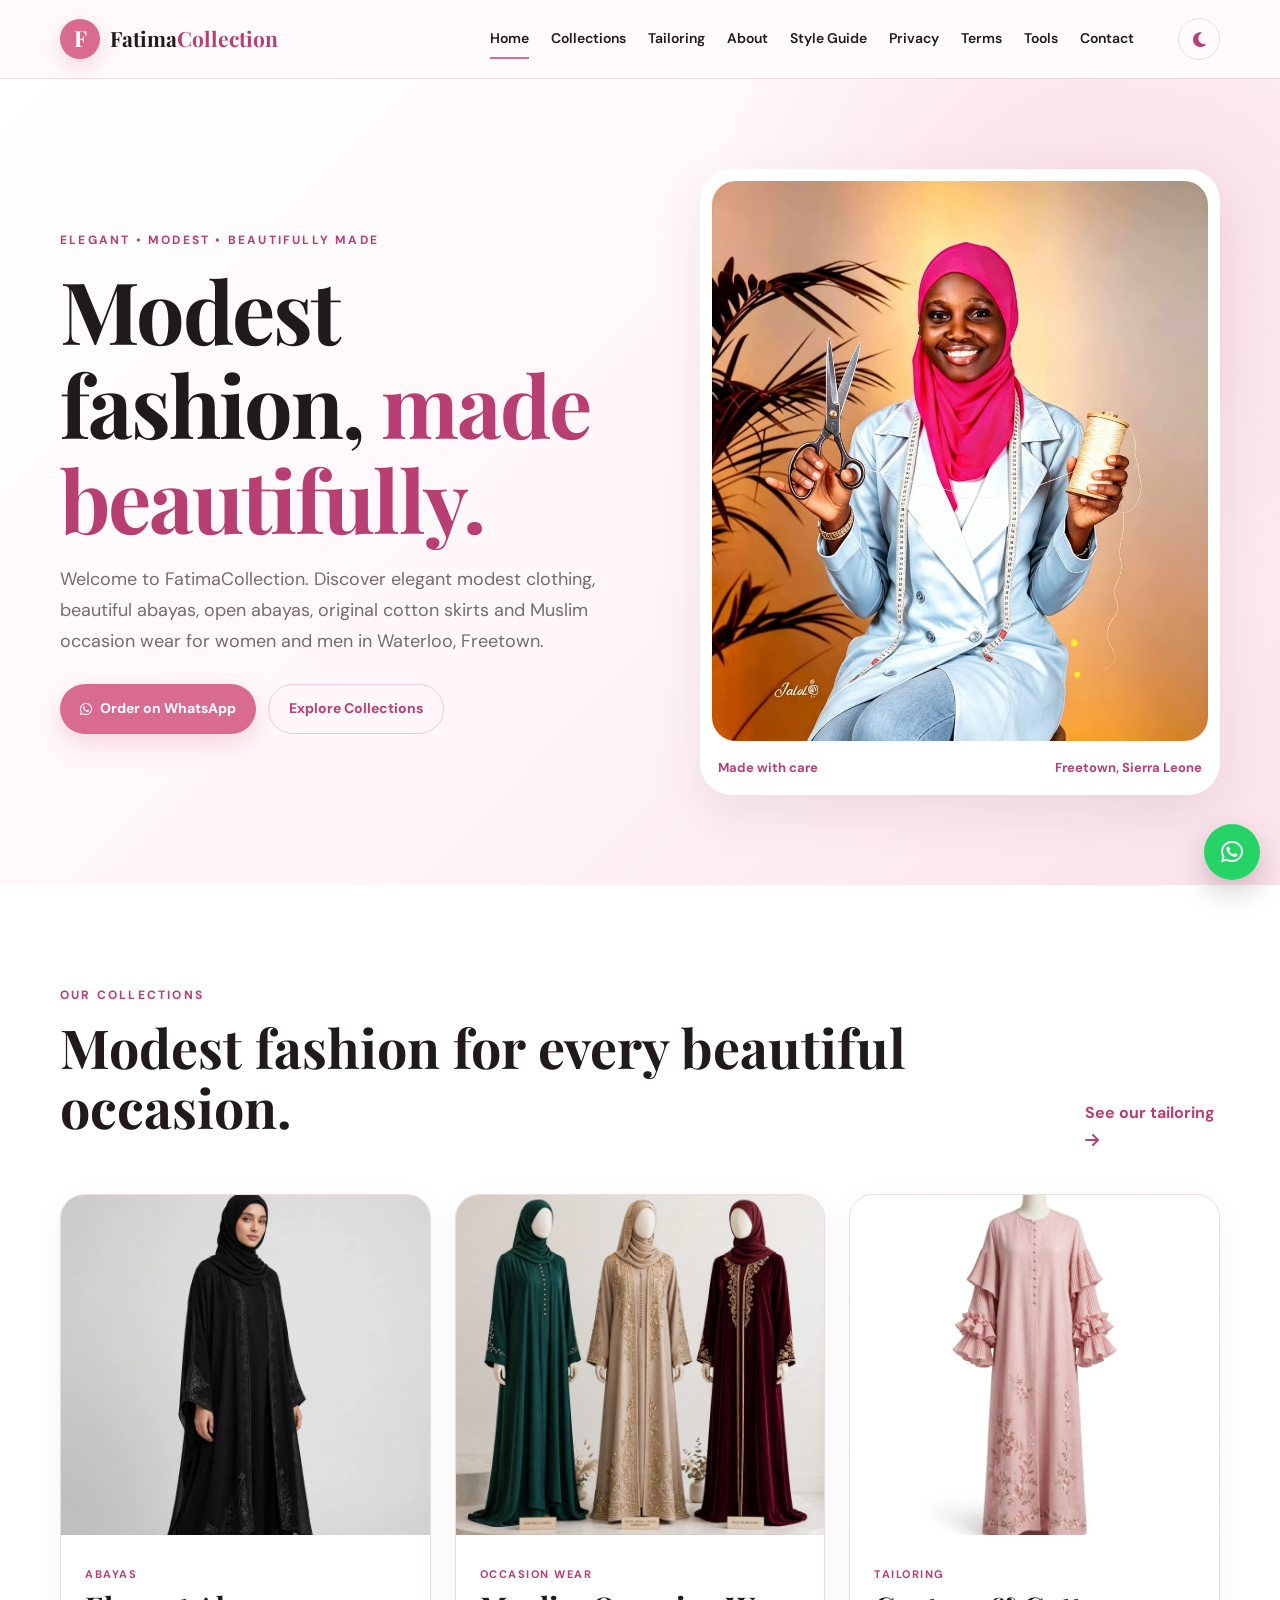
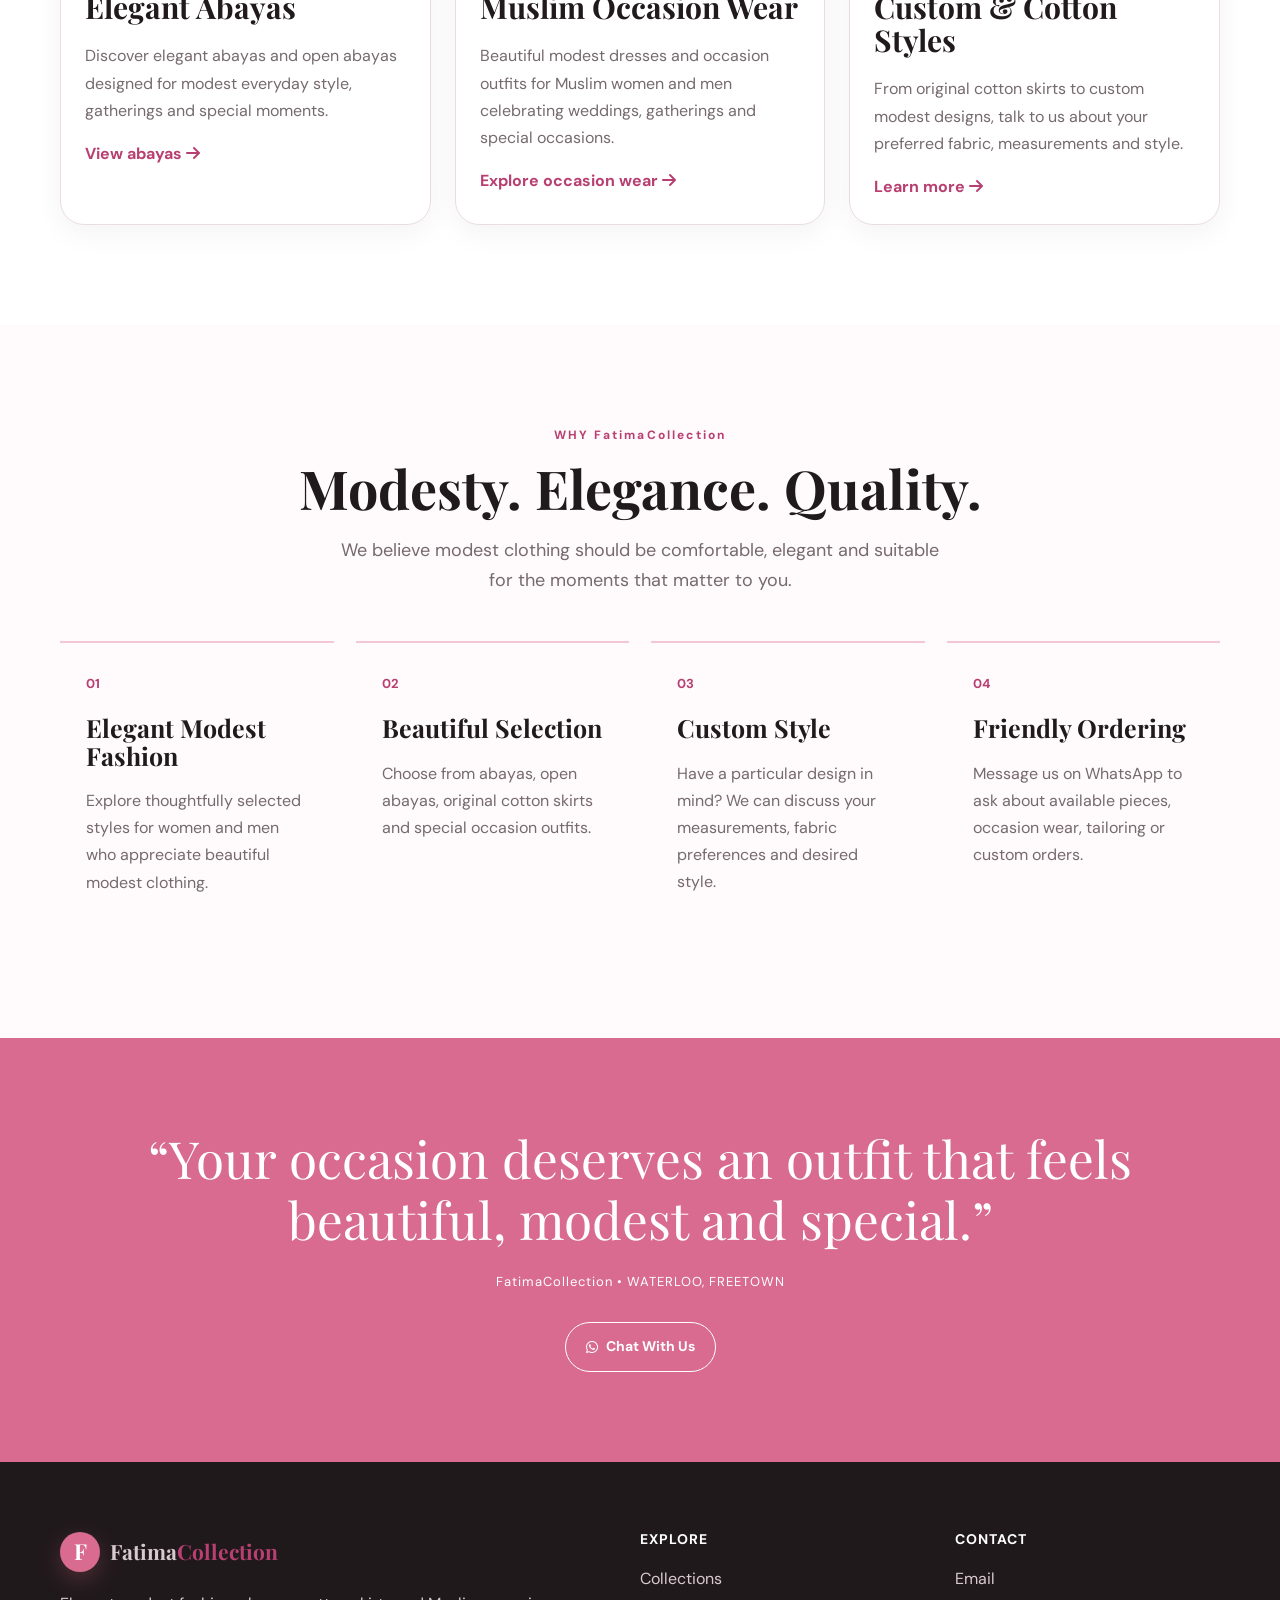
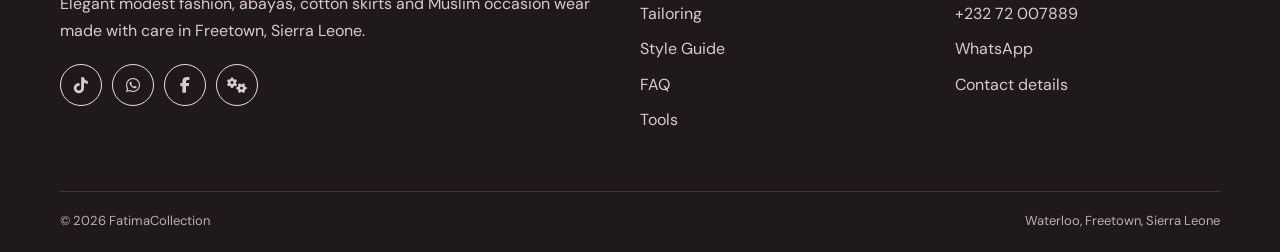
==== index.html @ 6cb6d27b "Add files via upload" ====
<!DOCTYPE html>
<html lang="en">

<head>

    <!-- =====================================================
         BASIC SEO INFORMATION
         ===================================================== -->
    <meta name="msvalidate.01" content="C5AD6FC75478C789AB853C7C9F8C9426" />
    <meta name="google-site-verification" content="kUoNEZyaHHgk7iwT_O8pBj2s8zlIZLvoUZk-4N_OeV8" />

    <meta charset="UTF-8">

    <meta
        name="viewport"
        content="width=device-width, initial-scale=1.0"
    >

    <title>FatimaCollection | Elegant Modest Fashion & Muslim Occasion Wear</title>

    <meta
        name="description"
        content="FatimaCollection offers elegant modest clothing, abayas, open abayas, original cotton skirts, Muslim men's and women's occasion dresses, and tailoring services in Waterloo, Freetown, Sierra Leone."
    >

    <meta
        name="keywords"
        content="FatimaCollection, modest fashion Sierra Leone, abaya Freetown, open abaya Sierra Leone, cotton skirts Freetown, Muslim occasion dresses, modest clothing Waterloo, men's Muslim fashion Sierra Leone, women's Muslim dresses, tailoring Freetown"
    >

    <meta
        name="author"
        content="FatimaCollection"
    >

    <meta
        name="robots"
        content="index, follow"
    >

    <meta
        name="theme-color"
        content="#d86b83"
    >

            
        <!-- =====================================================
            OPEN GRAPH — FACEBOOK, WHATSAPP & SOCIAL PREVIEWS
            ===================================================== -->

        <meta property="og:type" content="website">
        <meta property="og:locale" content="en_SL">
        <meta property="og:site_name" content="FatimaCollection">
        <meta property="og:title" content="FatimaCollection | Elegant Modest Fashion">
        <meta property="og:description" content="Discover elegant abayas, open abayas, original cotton skirts, Muslim occasion wear and tailoring services in Waterloo, Freetown, Sierra Leone.">
        <meta property="og:url" content="https://z-tech-os.github.io/FatimaCollection/">
        <meta property="og:image" content="https://z-tech-os.github.io/FatimaCollection/images/preview.jpg">
        <meta property="og:image:secure_url" content="https://z-tech-os.github.io/FatimaCollection/images/hero_profile.jpg">
        <meta property="og:image:type" content="image/jpeg">
        <meta property="og:image:alt" content="Elegant modest fashion designs by FatimaCollection">

        <!-- =====================================================
            TWITTER / X SOCIAL CARD PREVIEW
            ===================================================== -->

        <meta name="twitter:card" content="summary_large_image">
        <meta name="twitter:title" content="FatimaCollection | Elegant Modest Fashion">
        <meta name="twitter:description" content="Explore elegant modest clothing, abayas, Muslim occasion wear and tailoring services in Waterloo, Freetown, Sierra Leone.">
        <meta name="twitter:image" content="https://z-tech-os.github.io/FatimaCollection/images/preview.jpg">
        <meta name="twitter:image:alt" content="Elegant modest fashion designs by FatimaCollection">

        <link rel="website icon" href="images/icon.jpg">

    <!-- =====================================================
         CANONICAL URL
         Replace with the final domain before publishing.
         ===================================================== -->

    <link
        rel="canonical"
        href="https://z-tech-os.github.io/FatimaCollection/"
    >


    <!-- =====================================================
         GOOGLE FONTS
         ===================================================== -->

    <link
        rel="preconnect"
        href="https://fonts.googleapis.com"
    >

    <link
        rel="preconnect"
        href="https://fonts.gstatic.com"
        crossorigin
    >

    <link
        href="https://fonts.googleapis.com/css2?family=DM+Sans:wght@400;500;600;700&family=Playfair+Display:wght@500;600;700&display=swap"
        rel="stylesheet"
    >


    <!-- =====================================================
         FONT AWESOME
         ===================================================== -->

    <link
        rel="stylesheet"
        href="https://cdnjs.cloudflare.com/ajax/libs/font-awesome/6.5.2/css/all.min.css"
    >


    <!-- =====================================================
         MAIN CSS
         ===================================================== -->

    <link
        rel="stylesheet"
        href="css/style.css"
    >


    <!-- =====================================================
         BASIC BUSINESS STRUCTURED DATA
         ===================================================== -->

    <script type="application/ld+json">
    {
        "@context": "https://schema.org",
        "@type": "ClothingStore",
        "name": "FatimaCollection",
        "description": "Elegant modest clothing, abayas, open abayas, original cotton skirts, Muslim men's and women's occasion wear, and tailoring services in Waterloo, Freetown, Sierra Leone.",
        "telephone": "+23272007889",
        "email": "fatmatabintajuldehjalloh86@gmail.com",
        "address": {
            "@type": "PostalAddress",
            "streetAddress": "18 White Stone Waterloo",
            "addressLocality": "Waterloo",
            "addressCountry": "SL"
        },
        "sameAs": [
            "https://tiktok.com/@fatima46008",
            "https://www.facebook.com/share/1DyuiDoiok/"
        ]
    }
    </script>

</head>


<body>


    <!-- =====================================================
         HEADER
         ===================================================== -->

    <header class="site-header">
        <div class="container nav-wrap">


            <!-- BRAND -->
            <a class="brand" href="index.html" aria-label="FatimaCollection home">

                <span class="brand-mark">
                    F
                </span>

                <span>
                    Fatima<span>Collection</span>
                </span>

            </a>


            <!-- HEADER ACTIONS -->
            <div class="header-actions">


                <!-- MOBILE MENU -->
                <button
                    class="menu-toggle"
                    type="button"
                    aria-label="Open navigation menu"
                    aria-expanded="false"
                >
                    <i class="fas fa-bars"></i>
                </button>

            </div>


            <!-- NAVIGATION -->
            <nav
                class="nav"
                aria-label="Main navigation"
            >

                <a
                    class="active"
                    href="index.html"
                >
                    Home
                </a>

                <a href="collections.html">
                    Collections
                </a>

                <a href="tailoring.html">
                    Tailoring
                </a>

                <a href="about.html">
                    About
                </a>

                <a href="style-guide.html">
                    Style Guide
                </a>

                <a href="privacy.html">
                    Privacy
                </a>

                <a href="terms.html">
                    Terms
                </a>

                <a href="zyvora.html">
                    Tools
                </a>

                <a href="contact.html">
                    Contact
                </a>
                <br>
                <!-- DARK / LIGHT MODE -->
                <button
                    class="theme-toggle"
                    type="button"
                    aria-label="Switch to dark mode"
                >
                    <i class="fas fa-moon"></i>
                </button>
            </nav>

        </div>

    </header>


    <!-- =====================================================
         MAIN CONTENT
         ===================================================== -->

    <main>
        <!-- =================================================
             HERO SECTION
             ================================================= -->

        <section class="hero">
            <div class="container hero-grid">


                <!-- HERO TEXT -->
                <div class="reveal">

                    <p class="eyebrow">
                        ELEGANT • MODEST • BEAUTIFULLY MADE
                    </p>

                    <h1>
                        Modest fashion,
                        <em>made beautifully.</em>
                    </h1>

                    <p class="lead">
                        Welcome to FatimaCollection. Discover
                        elegant modest clothing, beautiful abayas,
                        open abayas, original cotton skirts and
                        Muslim occasion wear for women and men
                        in Waterloo, Freetown.
                    </p>

                    <div class="actions">

                        <a
                            class="btn btn-primary"
                            href="https://wa.me/23288896974?text=Hello%20FatimaCollection%2C%20I%20would%20like%20to%20ask%20about%20your%20clothing%20and%20tailoring%20services."
                            target="_blank"
                            rel="noopener"
                        >
                            <i class="fab fa-whatsapp"></i>
                            Order on WhatsApp
                        </a>

                        <a
                            class="btn btn-outline"
                            href="collections.html"
                        >
                            Explore Collections
                        </a>

                    </div>

                </div>


                <!-- HERO IMAGE -->
                <div class="hero-card reveal">

                    <img
                        src="images/hero_profile.jpg"
                        alt="Elegant modest fashion design by FatimaCollection"
                        width="900"
                        height="1120"
                        fetchpriority="high"
                        decoding="async"
                    >

                    <div class="hero-note">

                        <span>
                            Made with care
                        </span>

                        <span>
                            Freetown, Sierra Leone
                        </span>

                    </div>

                </div>

            </div>

        </section>


        <!-- =================================================
             INTRODUCTION
             ================================================= -->

        <section class="section soft">

            <div class="container">

                <div class="section-head reveal">

                    <div>

                        <p class="eyebrow">
                            OUR COLLECTIONS
                        </p>

                        <h2>
                            Modest fashion for
                            every beautiful occasion.
                        </h2>

                    </div>

                    <a
                        class="text-link"
                        href="tailoring.html"
                    >
                        See our tailoring
                        <i class="fas fa-arrow-right"></i>
                    </a>

                </div>


                <div class="cards three">


                    <!-- CARD 1 -->
                    <article class="card reveal">

                        <img
                            class="card-image"
                            src="images/Black_abaya.jpg"
                            alt="Elegant abaya and open abaya designs"
                            width="700"
                            height="850"
                            loading="lazy"
                            decoding="async"
                        >

                        <div class="card-body">

                            <span class="tag">
                                Abayas
                            </span>

                            <h2>
                                Elegant Abayas
                            </h2>

                            <p>
                                Discover elegant abayas and open
                                abayas designed for modest everyday
                                style, gatherings and special moments.
                            </p>

                            <a
                                class="text-link"
                                href="collections.html"
                            >
                                View abayas
                                <i class="fas fa-arrow-right"></i>
                            </a>

                        </div>

                    </article>


                    <!-- CARD 2 -->
                    <article class="card reveal">

                        <img
                            class="card-image"
                            src="images/abaya_dress.jpg"
                            alt="Beautiful modest Muslim occasion dress"
                            width="700"
                            height="850"
                            loading="lazy"
                            decoding="async"
                        >

                        <div class="card-body">

                            <span class="tag">
                                Occasion Wear
                            </span>

                            <h2>
                                Muslim Occasion Wear
                            </h2>

                            <p>
                                Beautiful modest dresses and
                                occasion outfits for Muslim women
                                and men celebrating weddings,
                                gatherings and special occasions.
                            </p>

                            <a
                                class="text-link"
                                href="collections.html"
                            >
                                Explore occasion wear
                                <i class="fas fa-arrow-right"></i>
                            </a>

                        </div>

                    </article>


                    <!-- CARD 3 -->
                    <article class="card reveal">

                        <img
                            class="card-image"
                            src="images/abaya_custom_design.jpg"
                            alt="Custom modest clothing and original cotton skirt tailoring"
                            width="700"
                            height="850"
                            loading="lazy"
                            decoding="async"
                        >

                        <div class="card-body">

                            <span class="tag">
                                Tailoring
                            </span>

                            <h2>
                                Custom & Cotton Styles
                            </h2>

                            <p>
                                From original cotton skirts to
                                custom modest designs, talk to us
                                about your preferred fabric,
                                measurements and style.
                            </p>

                            <a
                                class="text-link"
                                href="tailoring.html"
                            >
                                Learn more
                                <i class="fas fa-arrow-right"></i>
                            </a>

                        </div>

                    </article>

                </div>

            </div>

        </section>


        <!-- =================================================
             WHY CHOOSE US
             ================================================= -->

        <section class="section">

            <div class="container">

                <div class="centered reveal">

                    <p class="eyebrow">
                        WHY FatimaCollection
                    </p>

                    <h2>
                        Modesty. Elegance. Quality.
                    </h2>

                    <p class="lead narrow" style="margin: 0 auto 16px;">
                        We believe modest clothing should be
                        comfortable, elegant and suitable for
                        the moments that matter to you.
                    </p>

                </div>


                <div class="values">


                    <div class="reveal">

                        <span>
                            01
                        </span>

                        <h3>
                            Elegant Modest Fashion
                        </h3>

                        <p>
                            Explore thoughtfully selected styles
                            for women and men who appreciate
                            beautiful modest clothing.
                        </p>

                    </div>


                    <div class="reveal">

                        <span>
                            02
                        </span>

                        <h3>
                            Beautiful Selection
                        </h3>

                        <p>
                            Choose from abayas, open abayas,
                            original cotton skirts and
                            special occasion outfits.
                        </p>

                    </div>


                    <div class="reveal">

                        <span>
                            03
                        </span>

                        <h3>
                            Custom Style
                        </h3>

                        <p>
                            Have a particular design in mind?
                            We can discuss your measurements,
                            fabric preferences and desired style.
                        </p>

                    </div>


                    <div class="reveal">

                        <span>
                            04
                        </span>

                        <h3>
                            Friendly Ordering
                        </h3>

                        <p>
                            Message us on WhatsApp to ask
                            about available pieces, occasion
                            wear, tailoring or custom orders.
                        </p>

                    </div>

                </div>

            </div>

        </section>


        <!-- =================================================
             CALL TO ACTION
             ================================================= -->

        <section class="quote-section">

            <div class="container quote reveal">

                <p>
                    “Your occasion deserves an outfit
                    that feels beautiful, modest and special.”
                </p>

                <span>
                    FatimaCollection • WATERLOO, FREETOWN
                </span>

                <div class="actions" style="justify-content:center;">

                    <a
                        class="btn btn-outline"
                        href="https://wa.me/23288896974?text=Hello%20FatimaCollection%2C%20I%20would%20like%20more%20details%20about%20your%20clothing%20and%20tailoring%20services."
                        target="_blank"
                        rel="noopener"
                        style="border-color:#fff;color:#fff;"
                    >
                        <i class="fab fa-whatsapp"></i>
                        Chat With Us
                    </a>

                </div>

            </div>

        </section>

    </main>


    <!-- =====================================================
         FOOTER
         ===================================================== -->

    <footer class="site-footer">

        <div class="container footer-grid">


            <!-- FOOTER BRAND -->
            <div>

                <a
                    class="brand footer-brand"
                    href="index.html"
                >

                    <span class="brand-mark">
                        F
                    </span>

                    <span>
                        Fatima<span>Collection</span>
                    </span>

                </a>

                <p>
                    Elegant modest fashion, abayas,
                    cotton skirts and Muslim occasion wear
                    made with care in Freetown, Sierra Leone.
                </p>

                <div class="social-links">

                    <a
                        href="https://tiktok.com/@fatima46008"
                        target="_blank"
                        rel="noopener"
                        aria-label="FatimaCollection on TikTok"
                    >
                        <i class="fab fa-tiktok"></i>
                    </a>

                    <a
                        href="https://wa.me/23288896974"
                        target="_blank"
                        rel="noopener"
                        aria-label="Contact FatimaCollection on WhatsApp"
                    >
                        <i class="fab fa-whatsapp"></i>
                    </a>

                    <a
                        href="https://www.facebook.com/share/1DyuiDoiok/"
                        target="_blank"
                        rel="noopener"
                        aria-label="FatimaCollection on Facebook"
                    >
                        <i class="fab fa-facebook-f"></i>
                    </a>

                    <a
                        href="https://z-tech-os.github.io/Zyvora/"
                        target="_blank"
                        rel="noopener"
                        aria-label="Website developer"
                    >
                        <i class="fas fa-gears"></i>
                    </a>

                </div>

            </div>


            <!-- EXPLORE -->
            <div>

                <h3>
                    Explore
                </h3>

                <a href="collections.html">
                    Collections
                </a>

                <a href="tailoring.html">
                    Tailoring
                </a>

                <a href="style-guide.html">
                    Style Guide
                </a>

                <a href="faq.html">
                    FAQ
                </a>

                <a href="zyvora.html">
                    Tools
                </a>

            </div>


            <!-- CONTACT -->
            <div>

                <h3>
                    Contact
                </h3>

                <a href="mailto:fatmatabintajuldehjalloh86@gmail.com">
                    Email
                </a>

                <a href="tel:+23272007889">
                    +232 72 007889
                </a>

                <a
                    href="https://wa.me/23288896974"
                    target="_blank"
                    rel="noopener"
                >
                    WhatsApp
                </a>

                <a href="contact.html">
                    Contact details
                </a>

            </div>

        </div>


        <div class="container footer-bottom">

            <span>
                &copy; <span id="year"></span> FatimaCollection
            </span>

            <span>
                Waterloo, Freetown, Sierra Leone
            </span>

        </div>

    </footer>


    <!-- =====================================================
         FLOATING WHATSAPP BUTTON
         ===================================================== -->

    <a
        class="whatsapp-float"
        href="https://wa.me/23288896974?text=Hello%20FatimaCollection%2C%20I%20would%20like%20to%20ask%20about%20your%20services."
        target="_blank"
        rel="noopener"
        aria-label="Chat with FatimaCollection on WhatsApp"
    >
        <i class="fab fa-whatsapp"></i>
    </a>


    <!-- =====================================================
         BACK TO TOP
         ===================================================== -->

    <button
        class="back-top"
        type="button"
        aria-label="Back to top"
    >
        <i class="fas fa-arrow-up"></i>
    </button>


    <!-- =====================================================
         JAVASCRIPT
         ===================================================== -->

    <script src="js/main.js"></script>

</body>

</html>
---- css/style.css ----
/* =========================================================
   FatimaCollection — PREMIUM PINK & WHITE TAILOR SHOP
   Main stylesheet
   ========================================================= */


/* =========================================================
   1. DESIGN VARIABLES
   ========================================================= */

:root {
    --pink: #d86b8f;
    --pink-dark: #b83f71;
    --pink-light: #f4c7d7;
    --pink-pale: #fff3f7;

    --white: #ffffff;
    --cream: #fffafb;

    --ink: #211a1d;
    --muted: #756a6f;

    --line: #eadde2;

    --dark-bg: #171215;
    --dark-card: #211a1e;
    --dark-line: #3a2d32;

    --shadow: 0 18px 50px #642d461a;
    --shadow-hover: 0 22px 60px #642d462b;

    --radius: 24px;

    --serif: "Playfair Display", Georgia, serif;
    --sans: "DM Sans", Arial, sans-serif;

    --transition: .25s ease;
}


/* =========================================================
   2. DARK MODE VARIABLES
   ========================================================= */

body.dark-mode {
    --cream: #171215;
    --white: #211a1e;
    --ink: #fff7fa;
    --muted: #cdbfc5;
    --line: #3a2d32;
    --pink-pale: #2b1c23;

    --shadow: 0 18px 50px #0000004d;
    --shadow-hover: 0 22px 60px #00000073;
}


/* =========================================================
   3. GLOBAL RESET
   ========================================================= */
::-webkit-scrollbar{
    background-color: var(--dark-card);
    width: 12px;
}

::-webkit-scrollbar-thumb{
    background-color: var(--pink-dark);
    width: 12px;
    border-radius: 5px;
}

* {
    box-sizing: border-box;
}

html {
    scroll-behavior: smooth;
    overflow-x: hidden;
}

body {
    margin: 0;
    background: var(--cream);
    color: var(--ink);
    font-family: var(--sans);
    line-height: 1.7;
    overflow-x: hidden;
    transition: background .3s ease, color .3s ease;
}

img {
    display: block;
    max-width: 100%;
    height: auto;
}

a {
    color: inherit;
    text-decoration: none;
}

button {
    font: inherit;
}

.container {
    width: min(1160px, calc(100% - 40px));
    margin: auto;
}

.narrow {
    max-width: 820px;
}


/* =========================================================
   4. HEADER
   ========================================================= */
.site-header {
    position: sticky;
    top: 0;
    z-index: 1000;
    background: #fffafbf0;
    backdrop-filter: blur(14px);
    border-bottom: 1px solid var(--line);
}

body.dark-mode .site-header {
    background: #171215f0;
}

.nav-wrap {
    min-height: 78px;
    display: flex;
    align-items: center;
    justify-content: space-between;
    gap: 20px;
}


/* =========================================================
   5. BRAND
   ========================================================= */

.brand {
    display: flex;
    align-items: center;
    gap: 10px;
    font-family: var(--serif);
    font-size: 21px;
    font-weight: 700;
}

.brand-mark {
    width: 40px;
    height: 40px;
    border-radius: 50%;
    display: grid;
    place-items: center;
    background: var(--pink);
    color: #fff;
    font-family: var(--serif);
    font-size: 22px;
    box-shadow: 0 8px 22px #d86b8340;
}

.brand > span:last-child > span {
    color: var(--pink-dark);
}


/* =========================================================
   6. MAIN NAVIGATION
   ========================================================= */
.nav {
    display: flex;
    align-items: center;
    gap: 22px;
    font-size: 14px;
    font-weight: 600;
}

.nav a {
    padding: 8px 0;
    position: relative;
}

.nav a::after {
    content: "";
    position: absolute;
    left: 0;
    bottom: 0;
    width: 0;
    height: 2px;
    background: var(--pink);
    transition: var(--transition);
}

.nav a:hover::after,
.nav a.active::after {
    width: 100%;
}

.menu-toggle,
.theme-toggle {
    border: 0;
    background: transparent;
    color: var(--pink-dark);
    cursor: pointer;
}

.menu-toggle {
    display: none;
    font-size: 27px;
}

.header-actions {
    display: flex;
    align-items: center;
    gap: 8px;
}

.theme-toggle {
    width: 42px;
    height: 42px;
    border: 1px solid var(--line);
    border-radius: 50%;
    display: grid;
    place-items: center;
    font-size: 17px;
    transition: var(--transition);
}

.theme-toggle:hover {
    background: var(--pink-pale);
    transform: rotate(12deg);
}


/* =========================================================
   7. HERO
   ========================================================= */
.hero {
    padding: 90px 0;
    background:
        radial-gradient(circle at 85% 20%, #f4c7d78c, transparent 30%),
        linear-gradient(135deg, #fff 0%, #fff6f9 55%, #fbe2eb 100%);
    overflow: hidden;
}

body.dark-mode .hero {
    background:
        radial-gradient(circle at 85% 20%, #b83f6238, transparent 30%),
        linear-gradient(135deg, #171215, #211a1e);
}

.hero-grid {
    display: grid;
    grid-template-columns: 1.05fr .95fr;
    align-items: center;
    gap: 65px;
}

.eyebrow {
    margin: 0 0 12px;
    color: var(--pink-dark);
    font-size: 12px;
    font-weight: 700;
    letter-spacing: 2.2px;
}

h1,
h2,
h3 {
    font-family: var(--serif);
    line-height: 1.1;
    margin: 0 0 18px;
}

h1 {
    font-size: clamp(50px, 7vw, 86px);
    letter-spacing: -2px;
}

h2 {
    font-size: clamp(34px, 4.2vw, 58px);
}

h3 {
    font-size: 25px;
}

p {
    margin: 0 0 16px;
    color: var(--muted);
}

.lead {
    font-size: 18px;
    max-width: 620px;
}

em {
    color: var(--pink-dark);
    font-style: normal;
}


/* =========================================================
   8. BUTTONS
   ========================================================= */
.actions {
    display: flex;
    flex-wrap: wrap;
    gap: 12px;
    margin-top: 28px;
}

.btn {
    display: inline-flex;
    align-items: center;
    justify-content: center;
    min-height: 48px;
    padding: 12px 20px;
    border-radius: 999px;
    font-weight: 700;
    font-size: 14px;
    transition: var(--transition);
}

.btn i {
    margin-right: 8px;
}

.btn-primary {
    background: var(--pink);
    color: #fff;
    box-shadow: 0 10px 25px #d86b9140;
}

.btn-primary:hover {
    background: var(--pink-dark);
    transform: translateY(-3px);
    box-shadow: 0 15px 30px #d86b9147;
}

.btn-outline {
    border: 1px solid var(--pink-light);
    background: transparent;
    color: var(--pink-dark);
}

.btn-outline:hover {
    border-color: var(--pink);
    background: var(--pink-pale);
    transform: translateY(-3px);
}


/* =========================================================
   9. HERO IMAGE
   ========================================================= */

.hero-card {
    background: var(--white);
    padding: 12px;
    border-radius: 32px;
    box-shadow: var(--shadow);
    transform: rotate(1deg);
    transition: var(--transition);
}

.hero-card:hover {
    transform: rotate(0deg) translateY(-5px);
    box-shadow: var(--shadow-hover);
}

.hero-card img {
    width: 100%;
    height: 560px;
    object-fit: cover;
    border-radius: 24px;
    background: var(--pink-pale);
}

.image-placeholder {
    display: grid;
    place-items: center;
    text-align: center;
    background: linear-gradient(145deg, #f9dce7, #fff);
    color: var(--pink-dark);
    min-height: 500px;
    border-radius: 24px;
    border: 1px dashed var(--pink-light);
}

.hero-note {
    display: flex;
    justify-content: space-between;
    align-items: center;
    padding: 16px 6px 4px;
    font-size: 13px;
}

.hero-note span {
    color: var(--pink-dark);
    font-weight: 700;
}


/* =========================================================
   10. SECTIONS
   ========================================================= */

.section {
    padding: 100px 0;
}

.soft {
    background: var(--white);
}

.section-head {
    display: flex;
    justify-content: space-between;
    align-items: end;
    gap: 30px;
    margin-bottom: 40px;
}

.centered {
    text-align: center;
    display: block;
}

.text-link {
    color: var(--pink-dark);
    font-weight: 700;
}


/* =========================================================
   11. CARDS
   ========================================================= */
.cards {
    display: grid;
    gap: 24px;
}

.cards.three {
    grid-template-columns: repeat(3, 1fr);
}

.card,
.mini-card {
    background: var(--white);
    border: 1px solid var(--line);
    border-radius: var(--radius);
    overflow: hidden;
    box-shadow: 0 8px 30px #3219230d;
    transition: var(--transition);
}

.card:hover,
.mini-card:hover {
    transform: translateY(-7px);
    box-shadow: var(--shadow-hover);
}

.card-image {
    width: 100%;
    height: 340px;
    object-fit: cover;
    background: var(--pink-pale);
}

.card-body {
    padding: 24px;
}

.card-body h2 {
    font-size: 30px;
}

.tag {
    display: inline-block;
    color: var(--pink-dark);
    font-size: 11px;
    font-weight: 700;
    letter-spacing: 1.5px;
    text-transform: uppercase;
    margin-bottom: 8px;
}


/* =========================================================
   12. VALUES
   ========================================================= */

.values {
    display: grid;
    grid-template-columns: repeat(4, 1fr);
    gap: 22px;
    margin-top: 45px;
}

.values > div {
    padding: 26px;
    border-top: 2px solid var(--pink-light);
}

.values span {
    color: var(--pink-dark);
    font-size: 13px;
    font-weight: 700;
}

.values h3 {
    margin-top: 18px;
}


/* =========================================================
   13. QUOTE SECTION
   ========================================================= */
.quote-section {
    padding: 90px 0;
    background: var(--pink);
    color: #fff;
}

.quote {
    text-align: center;
}

.quote p {
    color: #fff;
    font-family: var(--serif);
    font-size: clamp(30px, 4vw, 52px);
    line-height: 1.2;
}

.quote span {
    font-size: 13px;
    letter-spacing: 1px;
}


/* =========================================================
   14. PAGE HERO
   ========================================================= */

.page-hero {
    padding: 100px 0 85px;
    background: linear-gradient(135deg, #fff, #fff0f5);
}

body.dark-mode .page-hero {
    background: linear-gradient(135deg, #171215, #261b20);
}

.page-hero h1 {
    max-width: 850px;
}

.page-hero p:last-child {
    max-width: 720px;
    font-size: 18px;
}


/* =========================================================
   15. PROCESS / TAILORING STEPS
   ========================================================= */

.process {
    display: grid;
    grid-template-columns: repeat(4, 1fr);
    gap: 22px;
}

.process > div {
    padding: 30px;
    border: 1px solid var(--line);
    background: var(--white);
    border-radius: var(--radius);
    transition: var(--transition);
}

.process > div:hover {
    transform: translateY(-6px);
    border-color: var(--pink-light);
}

.process span {
    color: var(--pink-dark);
    font-size: 13px;
    font-weight: 700;
}

.process h2 {
    font-size: 28px;
    margin-top: 18px;
}


/* =========================================================
   16. LISTS
   ========================================================= */
.clean-list {
    padding-left: 22px;
    margin: 0;
    color: var(--muted);
}

.clean-list li {
    margin: 10px 0;
}


/* =========================================================
   17. GUIDE GRID
   ========================================================= */
.guide-grid {
    display: grid;
    grid-template-columns: repeat(2, 1fr);
    gap: 24px;
}

.guide-grid > article {
    padding: 30px;
    border: 1px solid var(--line);
    background: var(--white);
    border-radius: var(--radius);
}

.guide-grid span {
    color: var(--pink-dark);
    font-size: 13px;
    font-weight: 700;
}

.guide-grid h2 {
    font-size: 28px;
    margin-top: 18px;
}


/* =========================================================
   18. FAQ
   ========================================================= */
.faq {
    max-width: 900px;
    margin: auto;
}

details {
    background: var(--white);
    border: 1px solid var(--line);
    border-radius: 18px;
    padding: 0 22px;
    margin-bottom: 12px;
}

summary {
    cursor: pointer;
    list-style: none;
    padding: 20px 0;
    font-weight: 700;
    color: var(--ink);
}

summary::-webkit-details-marker {
    display: none;
}

summary::after {
    content: "+";
    float: right;
    color: var(--pink-dark);
    font-size: 22px;
}

details[open] summary::after {
    content: "−";
}

details p {
    padding: 0 0 20px;
}


/* =========================================================
   19. CONTACT
   ========================================================= */
.contact-grid {
    display: grid;
    grid-template-columns: .85fr 1.15fr;
    gap: 40px;
}

.contact-card {
    padding: 32px;
    background: var(--white);
    border: 1px solid var(--line);
    border-radius: var(--radius);
}

.contact-item {
    display: flex;
    gap: 15px;
    align-items: flex-start;
    padding: 16px 0;
    border-bottom: 1px solid var(--line);
}

.contact-item:last-child {
    border-bottom: 0;
}

.contact-item i {
    color: var(--pink-dark);
    font-size: 20px;
    width: 25px;
    text-align: center;
    margin-top: 4px;
}

.contact-item strong {
    display: block;
    margin-bottom: 3px;
}

.social-links {
    display: flex;
    gap: 10px;
    margin-top: 20px;
}

.social-links a {
    width: 42px;
    height: 42px;
    display: grid;
    place-items: center;
    border: 1px solid var(--line);
    border-radius: 50%;
    color: var(--pink-dark);
    transition: var(--transition);
}

.social-links a:hover {
    background: var(--pink);
    color: #fff;
    transform: translateY(-3px);
}


/* =========================================================
   20. FOOTER
   ========================================================= */
.site-footer {
    background: #20191c;
    color: #fff;
    padding: 70px 0 20px;
}

.site-footer p,
.site-footer a {
    color: #d8cbd0;
}

.footer-grid {
    display: grid;
    grid-template-columns: 2fr 1fr 1fr;
    gap: 50px;
}

.footer-brand {
    color: #fff;
    margin-bottom: 18px;
}

.site-footer h3 {
    font-family: var(--sans);
    font-size: 14px;
    letter-spacing: 1px;
    text-transform: uppercase;
}

.footer-grid > div:not(:first-child) a {
    display: block;
    margin: 8px 0;
}

.footer-bottom {
    border-top: 1px solid #403338;
    margin-top: 50px;
    padding-top: 18px;
    display: flex;
    justify-content: space-between;
    gap: 20px;
    color: #bdaeb4;
    font-size: 13px;
}


/* =========================================================
   21. WHATSAPP FLOATING BUTTON
   ========================================================= */
.whatsapp-float {
    position: fixed;
    right: 20px;
    bottom: 20px;
    width: 56px;
    height: 56px;
    display: grid;
    place-items: center;
    border-radius: 50%;
    background: #25d366;
    color: #fff;
    font-size: 25px;
    z-index: 900;
    box-shadow: 0 12px 30px #00000033;
    transition: var(--transition);
}

.whatsapp-float:hover {
    transform: translateY(-5px) scale(1.05);
}


/* =========================================================
   22. BACK TO TOP
   ========================================================= */
.back-top {
    position: fixed;
    right: 20px;
    bottom: 88px;
    width: 42px;
    height: 42px;
    display: grid;
    place-items: center;
    border: 1px solid var(--line);
    border-radius: 50%;
    background: var(--white);
    color: var(--pink-dark);
    cursor: pointer;
    opacity: 0;
    visibility: hidden;
    transform: translateY(10px);
    transition: var(--transition);
    z-index: 890;
}

.back-top.show {
    opacity: 1;
    visibility: visible;
    transform: translateY(0);
}


/* =========================================================
   23. ANIMATION
   ========================================================= */
.reveal {
    opacity: 0;
    transform: translateY(25px);
    transition: opacity .7s ease, transform .7s ease;
}

.reveal.visible {
    opacity: 1;
    transform: translateY(0);
}


/* =========================================================
   24. MOBILE NAVIGATION
   ========================================================= */
@media (max-width: 900px) {

    .nav {
        display: none;
        position: absolute;
        top: 78px;
        left: 0;
        right: 0;
        background: var(--white);
        border-bottom: 1px solid var(--line);
        padding: 18px 20px;
        flex-direction: column;
        align-items: flex-start;
        gap: 4px;
    }

    .nav.open {
        display: flex;
    }

    .menu-toggle {
        display: block;
    }

    .hero-grid,
    .contact-grid {
        grid-template-columns: 1fr;
        gap: 45px;
    }

    .values {
        grid-template-columns: repeat(2, 1fr);
    }

    .cards.three {
        grid-template-columns: repeat(2, 1fr);
    }

    .process {
        grid-template-columns: repeat(2, 1fr);
    }

    .footer-grid {
        grid-template-columns: 1.5fr 1fr 1fr;
    }
}


/* =========================================================
   25. MOBILE PHONES
   ========================================================= */
@media (max-width: 620px) {

    .container {
        width: min(100% - 28px, 1160px);
    }

    .nav{overflow-y: scroll;}

    .hero {
        padding: 60px 0 70px;
    }

    h1 {
        font-size: 47px;
        letter-spacing: -1.2px;
    }

    h2 {
        font-size: 36px;
    }

    .section {
        padding: 72px 0;
    }

    .page-hero {
        padding: 72px 0 60px;
    }

    .lead {
        font-size: 16px;
    }

    .actions {
        flex-direction: column;
    }

    .btn {
        width: 100%;
    }

    .hero-card {
        transform: none;
    }

    .hero-card img {
        height: 430px;
    }

    .section-head {
        display: block;
    }

    .section-head .text-link {
        display: inline-block;
        margin-top: 8px;
    }

    .cards.three,
    .values,
    .process,
    .guide-grid {
        grid-template-columns: 1fr;
    }

    .card-image {
        height: 300px;
    }

    .footer-grid {
        grid-template-columns: 1fr;
    }

    .footer-grid > div:first-child {
        grid-column: 1 / -1;
    }

    .footer-bottom {
        display: block;
    }

    .footer-bottom > * {
        display: block;
        margin-bottom: 6px;
    }

    .whatsapp-float {
        right: 15px;
        bottom: 15px;
    }
}


/* =========================================================
   26. ACCESSIBILITY
   ========================================================= */
:focus-visible {
    outline: 3px solid var(--pink-light);
    outline-offset: 3px;
}
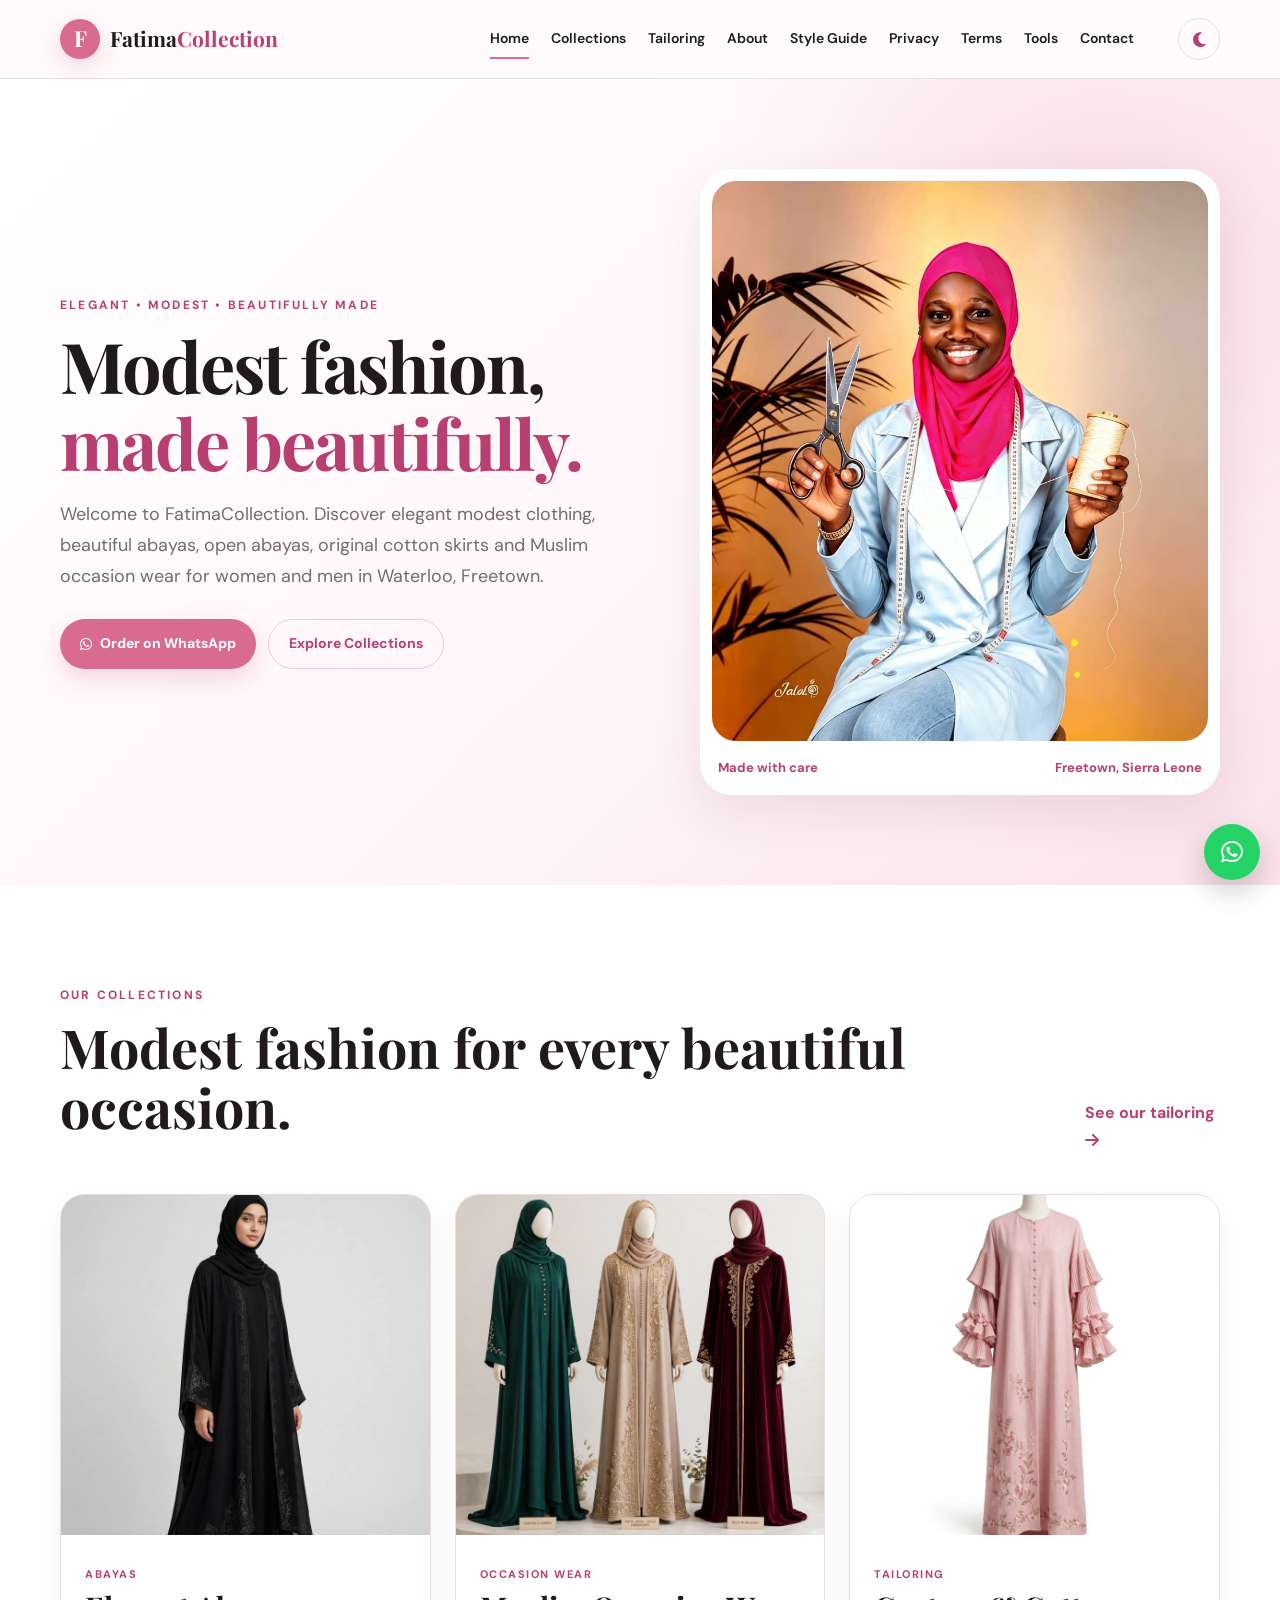
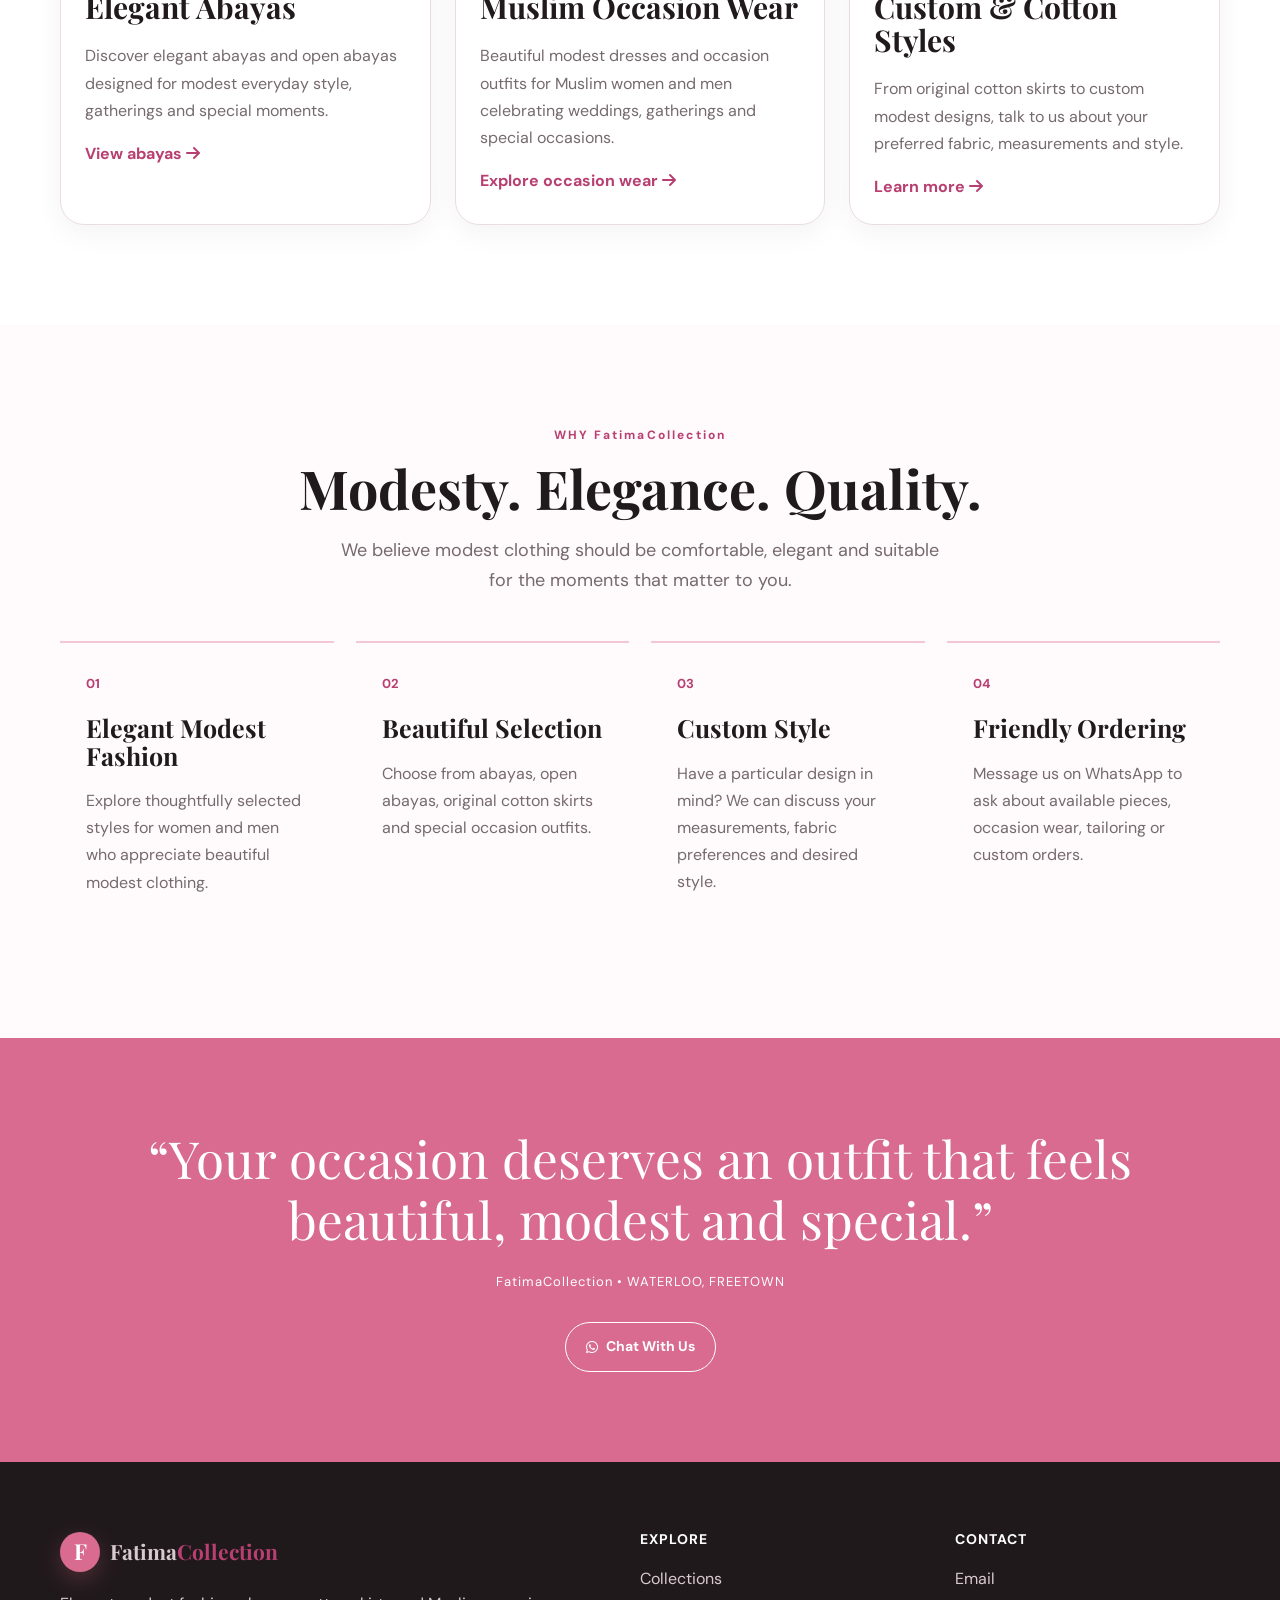
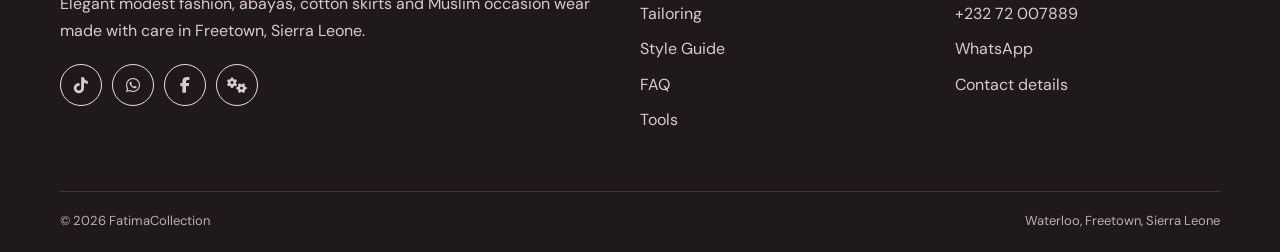
==== commit adec14a9: "Update index.html" ====
--- a/index.html
+++ b/index.html
@@ -6,7 +6,7 @@
     <!-- =====================================================
          BASIC SEO INFORMATION
          ===================================================== -->
-    <meta name="msvalidate.01" content="C5AD6FC75478C789AB853C7C9F8C9426" />
+   <meta name="msvalidate.01" content="C5AD6FC75478C789AB853C7C9F8C9426" />
     <meta name="google-site-verification" content="kUoNEZyaHHgk7iwT_O8pBj2s8zlIZLvoUZk-4N_OeV8" />
 
     <meta charset="UTF-8">
@@ -55,7 +55,7 @@
         <meta property="og:description" content="Discover elegant abayas, open abayas, original cotton skirts, Muslim occasion wear and tailoring services in Waterloo, Freetown, Sierra Leone.">
         <meta property="og:url" content="https://z-tech-os.github.io/FatimaCollection/">
         <meta property="og:image" content="https://z-tech-os.github.io/FatimaCollection/images/preview.jpg">
-        <meta property="og:image:secure_url" content="https://z-tech-os.github.io/FatimaCollection/images/hero_profile.jpg">
+        <meta property="og:image:secure_url" content="https://z-tech-os.github.io/FatimaCollection/images/preview.jpg">
         <meta property="og:image:type" content="image/jpeg">
         <meta property="og:image:alt" content="Elegant modest fashion designs by FatimaCollection">
 
@@ -852,4 +852,4 @@
 
 </body>
 
-</html>+</html>
--- a/css/style.css
+++ b/css/style.css
@@ -76,9 +76,11 @@
 html {
     scroll-behavior: smooth;
     overflow-x: hidden;
+   font-display: swap;
 }
 
 body {
+   font-display: swap;
     margin: 0;
     background: var(--cream);
     color: var(--ink);
@@ -275,10 +277,11 @@
     font-family: var(--serif);
     line-height: 1.1;
     margin: 0 0 18px;
+   font-display: swap;
 }
 
 h1 {
-    font-size: clamp(50px, 7vw, 86px);
+    font-size: clamp(45px, 7vw, 70px);
     letter-spacing: -2px;
 }
 
